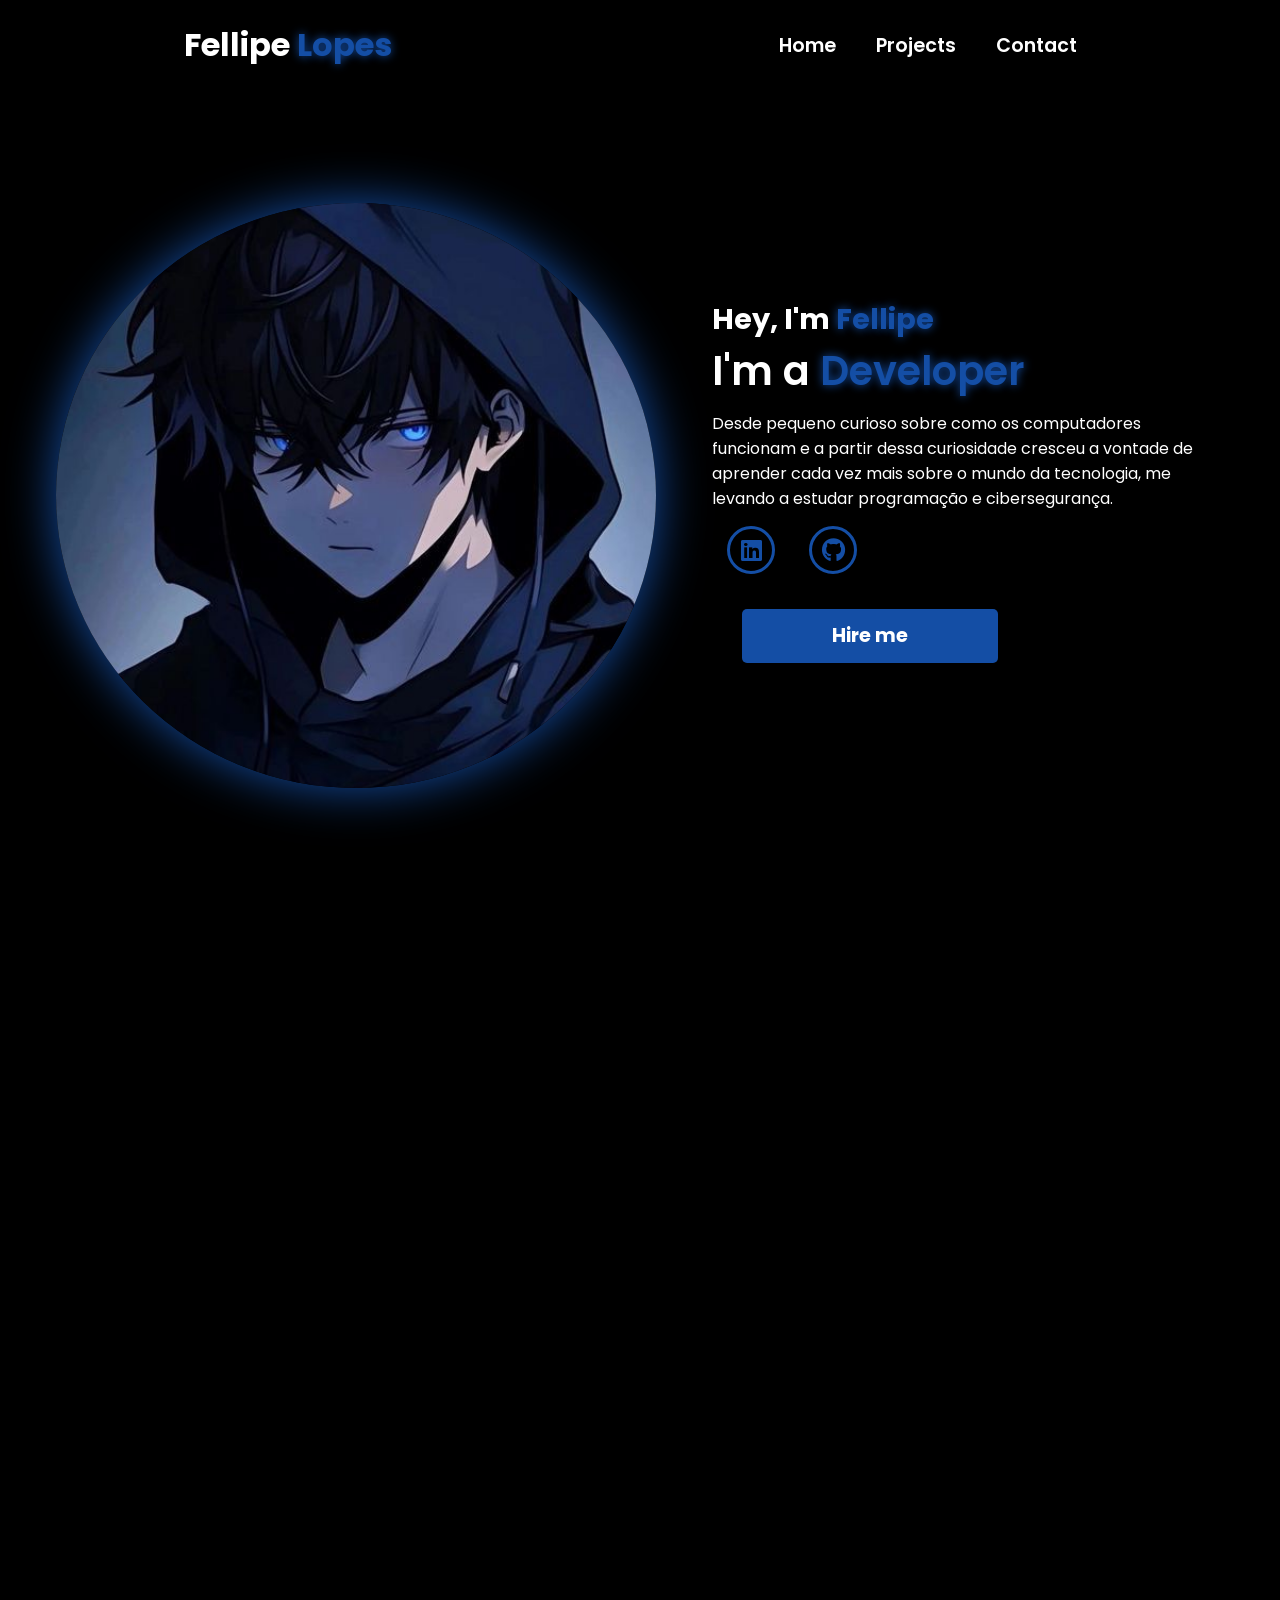
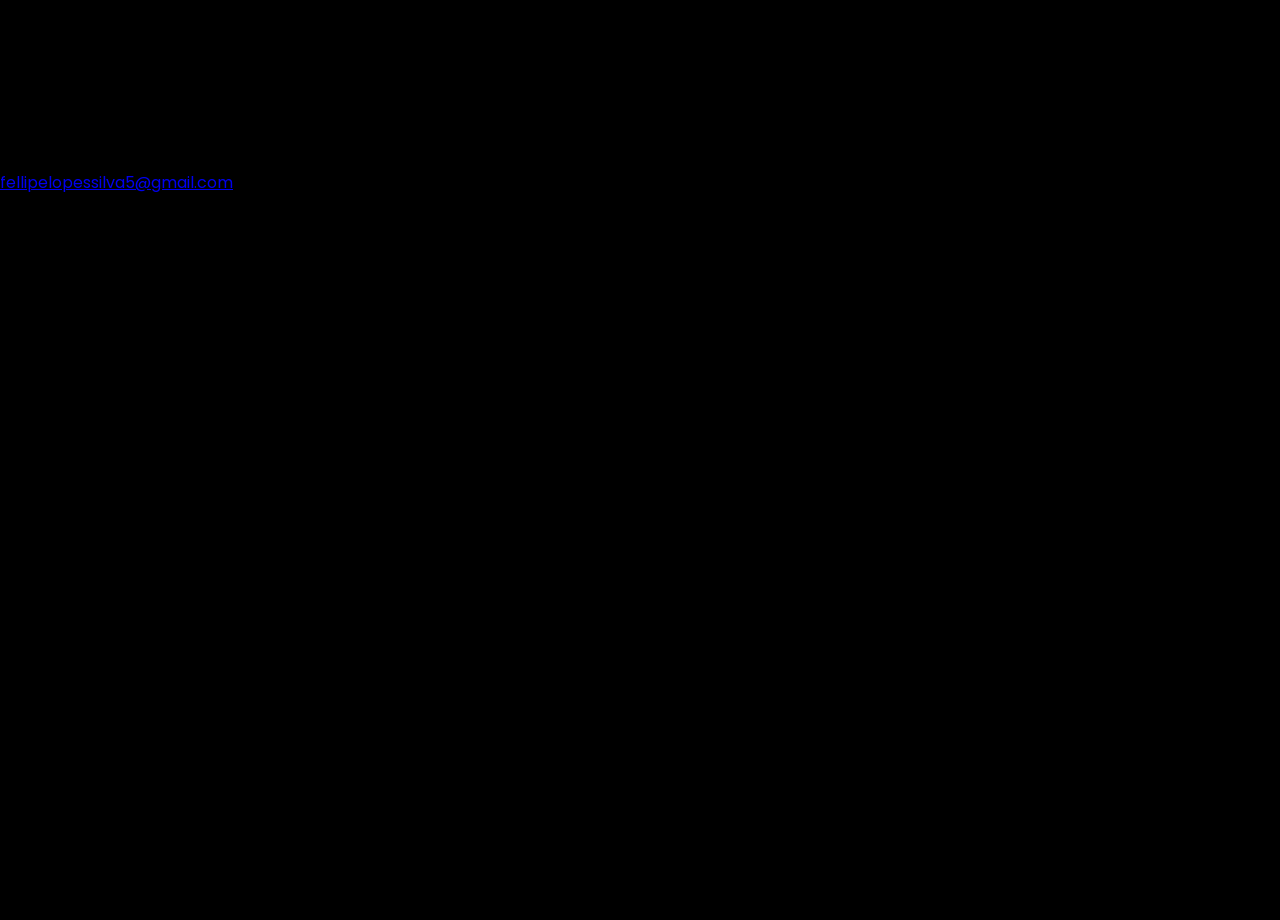
==== index.html @ 168f3885 "Portifolio" ====
<!DOCTYPE html>
<html lang="en">

<head>
    <meta charset="UTF-8">
    <meta name="viewport" content="width=device-width, initial-scale=1.0">
    <link rel="stylesheet" href="https://cdnjs.cloudflare.com/ajax/libs/font-awesome/6.5.2/css/all.min.css">
    <link rel="stylesheet" href="https://unpkg.com/aos@next/dist/aos.css" />
    <link rel="stylesheet" href="style.css">
    <title>Portifolio</title>
</head>

<body>
    <nav>
        <div class="nav-container">
            <div class="logo" data-aos="zoom-in" data-aos-duration="1500">
                Fellipe <span>Lopes</span>
            </div>
            <div class="links">
                <div class="link" data-aos="fade-up" data-aos-duration="1500" data-aos-delay="100" ><a href="#">Home</a></div>
                <div class="link" data-aos="fade-up" data-aos-duration="1500" data-aos-delay="200"><a href="#">Projects</a></div>
                <div class="link" data-aos="fade-up" data-aos-duration="1500" data-aos-delay="300"><a href="#">Contact</a></div>
            </div>
            <i class="fa-solid fa-bars hamburg" onclick="hamburg()"></i>
        </div>
            <div class="dropdown">
                <i class="menu" id="menu-icon"></i>
                <div class="links">
                    <a href="#home">Home</a>
                    <a href="#projects">Projects</a>
                    <a href="#contact">Contact</a>
                    <i class="fa-solid fa-xmark cancel" onclick="cancel()"></i>
                </div>
            </div>
    </nav>
    <section class="home" id="home">
        <div class="main-container">
            <div class="image" data-aos="zoom-out" data-aos-duration="3000">
                <img src="main.jpg" alt="">
            </div>
            <div class="content">
                <h1 data-aos="fade-left" data-aos-duration="1500" data-aos-delay="700" >Hey, I'm <span>Fellipe</span></h1>
                <div class="typewriter" data-aos="fade-right" data-aos-duration="1500" data-aos-delay="900">I'm a <span class="typewriter-text"></span><label for=""></label></div>
                <p data-aos="flip-down" data-aos-duration="1500" data-aos-delay="1100">Desde pequeno curioso sobre como os computadores funcionam e a partir dessa curiosidade cresceu a vontade de aprender cada vez mais sobre o mundo da tecnologia, me levando a estudar programação e cibersegurança.</p>
                <div class="social-links">
                    <a href="https://www.linkedin.com/in/felps17ls/" data-aos="fade-up" data-aos-duration="1500" data-aos-delay="1300"><i class="fa-brands fa-linkedin"></i></a>
                    <a href="https://github.com/FelpsLS" data-aos="fade-up" data-aos-duration="1500" data-aos-delay="1400"><i class="fa-brands fa-github"></i></a>
                </div>
                <div class="btn" data-aos="zoom-in" data-aos-duration="1500" data-aos-delay="1800">
                    <button>Hire me</button>
                </div>
            </div>
        </div>
    </section>

    <section class="projects" id="projects">
        <h2 class="main-container"></h2>
    </section>

    <section class="contact" id="contact">
        <h1>Contato</h1>
        <div class="contact-info">
            <img src="" alt="">
            <p><a href="fellipelopessilva5@gmail.com">fellipelopessilva5@gmail.com</a></p>
        </div>
    </section>


    <script src="https://unpkg.com/aos@next/dist/aos.js"></script>
    <script>
      AOS.init({offset:0});
    </script>
    <script src="script.js"></script>
</body>

</html>
---- style.css ----
@import url('https://fonts.googleapis.com/css2?family=Poppins:wght@100;200;300;400;500;600&display=swap');

*{
    padding: 0;
    margin: 0;
    font-family: 'Poppins', sans-serif;
    box-sizing: border-box;
}

:root{
    --bg-color: #000000;
    --second-bg-color: #1b0000;
    --text-color: white;
    --main-color: #144ea5;
}

body{
    width: 100%;
    height: 100vh;
    overflow: hidden;
    background-color: var(--bg-color);
}

nav{
   width: 100%; 
   height: 10vh;
   position: sticky;
}

.nav-container{
    width: 100%;
    height: 100%;
    display: flex;
    justify-content: space-around;
    align-items: center;
}

.logo{
    color: var(--text-color);
    font-size: 2rem;
    font-weight: bold;
}

.logo span{
    color: var(--main-color);
    text-shadow: 0 0 10px var(--main-color);
}

.hamburg,
.cancel{
    cursor: pointer;
    position: absolute;
    right: 15px;
    top: 10px;
    color: var(--text-color);
    display: none;
    font-size: clamp(2.5rem, 0.5rem + 5vw, 3rem);
}

.nav-container .links{
    display: flex;
}

.nav-container .links a{
    position: relative;
    font-size: 1.2rem;
    color: var(--text-color);
    margin: 0 20px;
    text-decoration: none;
    font-weight: 550;
    transition: 0.3s linear;
}

.nav-container .links a::before{
    position: absolute;
    content: "";
    bottom: -3px;
    left: 0;
    width: 0%;
    height: 3px;
    background-color: var(--main-color);
    transition: 0.2s linear;
}

.nav-container .links a:hover::before{
    width: 100%;
}

.nav-container .links a:hover{
    color: var(--text-color);
}

.dropdown{
    z-index: 100;
    position: absolute;
    top: 0;
    transform: translateY(-500px);
    width: 100%;
    height: auto;
    backdrop-filter: blur(4px) brightness(40%);
    box-shadow: 0 0 20px var(--bg-color);
    transition: 0.2s linear;
}

.dropdown .links a{
    display: flex;
    color: var(--text-color);
    text-decoration: none;
    justify-content: center;
    padding: 15px 0;
    align-items: center;
    transition: 0.2s linear;
}

.dropdown .links a:hover{
    background-color: var(--main-color);
}

section{
    width: 100%;
    height: 90vh;
}

.main-container{
    width: 100%;
    height: 100%;
    display: flex;
    justify-content: space-evenly;
    align-items: center;
}

.main-container .image{
    width: 600px;
    height: 65vh;
    border-radius: 100%;
    overflow: hidden;
    box-shadow: 0 0 50px var(--main-color);
}

.main-container .image img{
    width: 100%;
}

.main-container .image img:hover{
    animation: animate 1.5s ease-in-out infinite
}

@keyframes animate{
    0%{
        scale: 1;
    }
    50%{
        scale: 1.05;
    }
    100%{
        scale: 1;
    }
}

.main-container .content{
    color: var(--text-color);
    width: 40%;
    min-height: 100px;
}

.content h1{
    font-size: clamp(1rem, 1rem + 5vw, 1.8rem);
}

.content h1 span{
    color: var(--main-color);
    text-shadow: 0 0 10px var(--main-color);
}

.content .typewriter{
    font-size: clamp(1rem, 1rem + 5vw, 2.5rem);
    font-weight: 600;
}

.content .typewriter-text{
    color: var(--main-color);
    text-shadow: 0 0 10px var(--main-color);
}

.content p{
    font-size: clamp(0.4rem, 0.2rem + 9vw, 1rem);
    margin: 10px 0;
}

.social-links i{
    display: inline-flex;
    justify-content: center;
    align-items: center;
    width: 3rem;
    height: 3rem;
    background-color: transparent;
    border: 0.2rem solid var(--main-color);
    border-radius: 50%;
    color: var(--main-color);
    margin: 5px 15px;
    font-size: 1.5rem;
    transition: 0.2s linear;
}

.social-links i:hover{
    scale: 1.3;
    color:  var(--bg-color);
    background-color: var(--main-color);
    filter: drop-shadow(0 0 10px var(--main-color));
}

.content button{
    width: 50%;
    height: 6vh;
    margin: 30px;
    background-color: var(--main-color);
    color: var(--text-color);
    border: none;
    outline: none;
    font-size: 120%;
    font-weight: 700;
    border-radius: 5px;
    transition: 0.2s linear;
}

.content button:hover{
    scale: 1.1;
    color: var(--main-color);
    border: 2px solid var(--main-color);
    background-color: transparent;
    font-weight: 700;
    box-shadow: 0 0 40px var(--main-color);
}

@media(max-width: 884px){
    nav .logo{
        position: absolute;
        top: 16px;
        left: 15px;
        font-size: 1.5rem;
    }

    .main-container{
        display: flex;
        flex-direction: column;
    }
    
    .nav-container .links{
        display: none;
    }

    .hamburg,
    .cancel{
        display: block;
    }

    .main-container .content{
        width: 80%;
    }

    .social-links i{
        width: 2.5rem;
        height: 2.5rem;
        font-size: 1.5rem;
    }

    .main-container .image{
        z-index: -1;
        width: 50%;
        height: 60%;
    }
}

@media (max-width: 440px){
    .main-container .image{
        width: 50%;
        height: 60%;
        margin-bottom: 10px;
    }

    .main-container .content{
        width: 80%;
    }

    .main-container button{
        margin-top: 15px;
    }
}
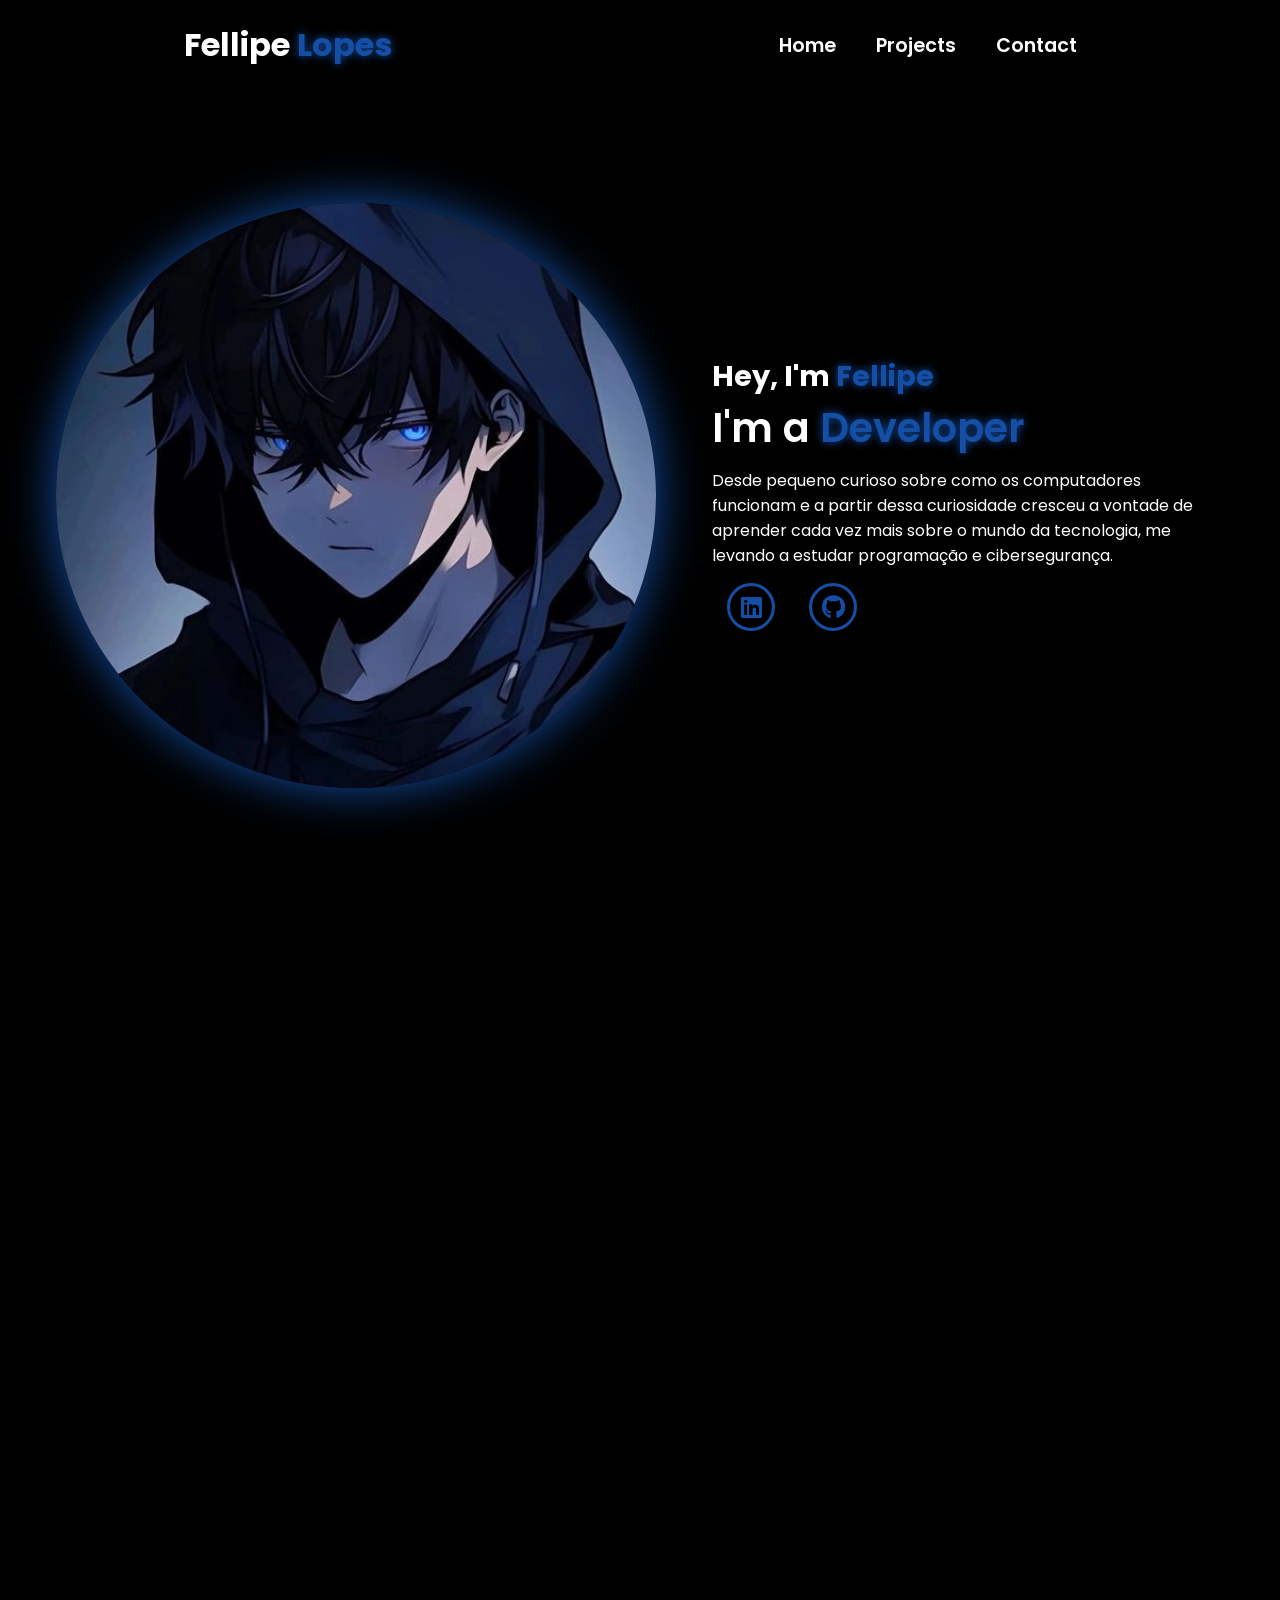
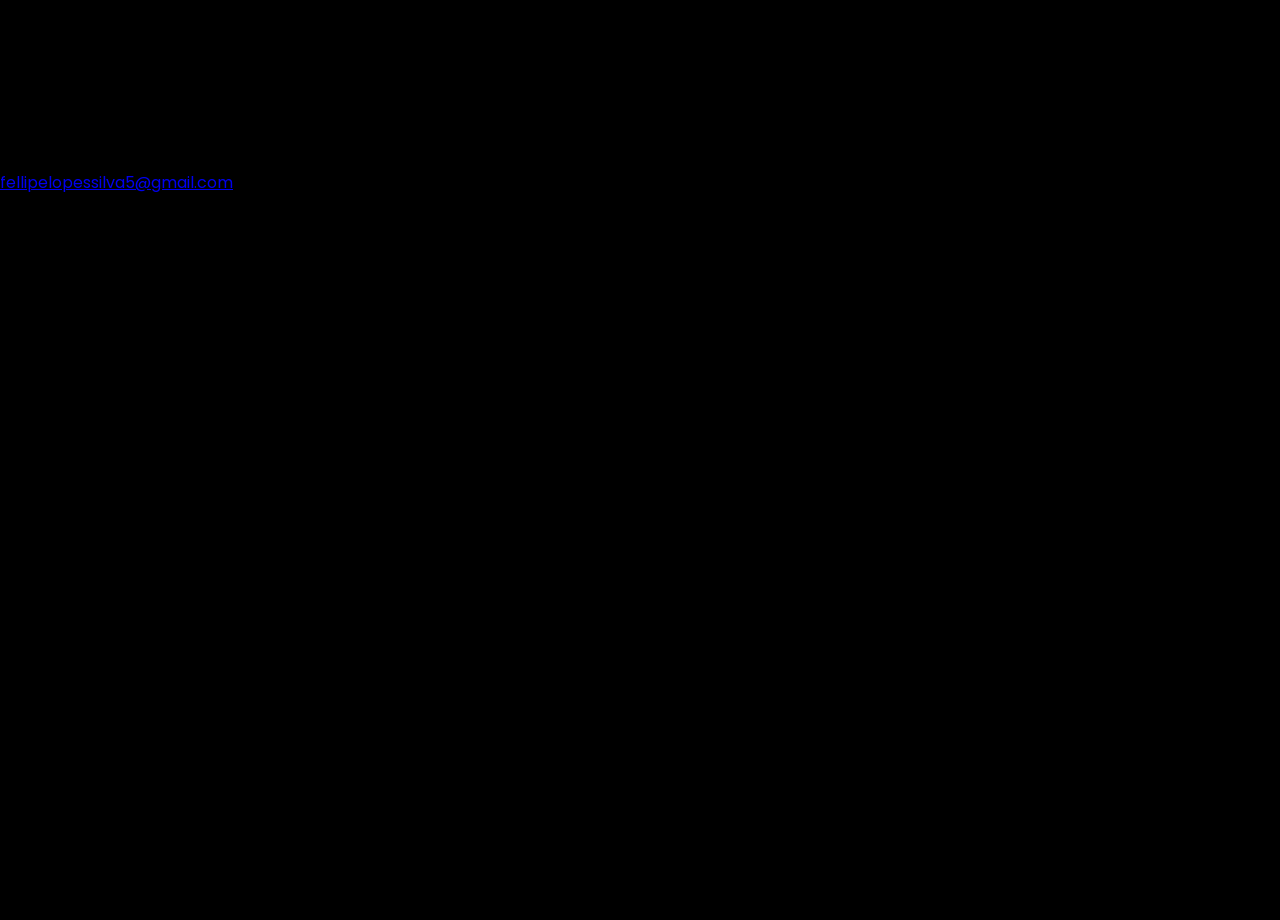
==== commit d99a3d66: "Retirei o Hire me" ====
--- a/index.html
+++ b/index.html
@@ -46,9 +46,6 @@
                     <a href="https://www.linkedin.com/in/felps17ls/" data-aos="fade-up" data-aos-duration="1500" data-aos-delay="1300"><i class="fa-brands fa-linkedin"></i></a>
                     <a href="https://github.com/FelpsLS" data-aos="fade-up" data-aos-duration="1500" data-aos-delay="1400"><i class="fa-brands fa-github"></i></a>
                 </div>
-                <div class="btn" data-aos="zoom-in" data-aos-duration="1500" data-aos-delay="1800">
-                    <button>Hire me</button>
-                </div>
             </div>
         </div>
     </section>
